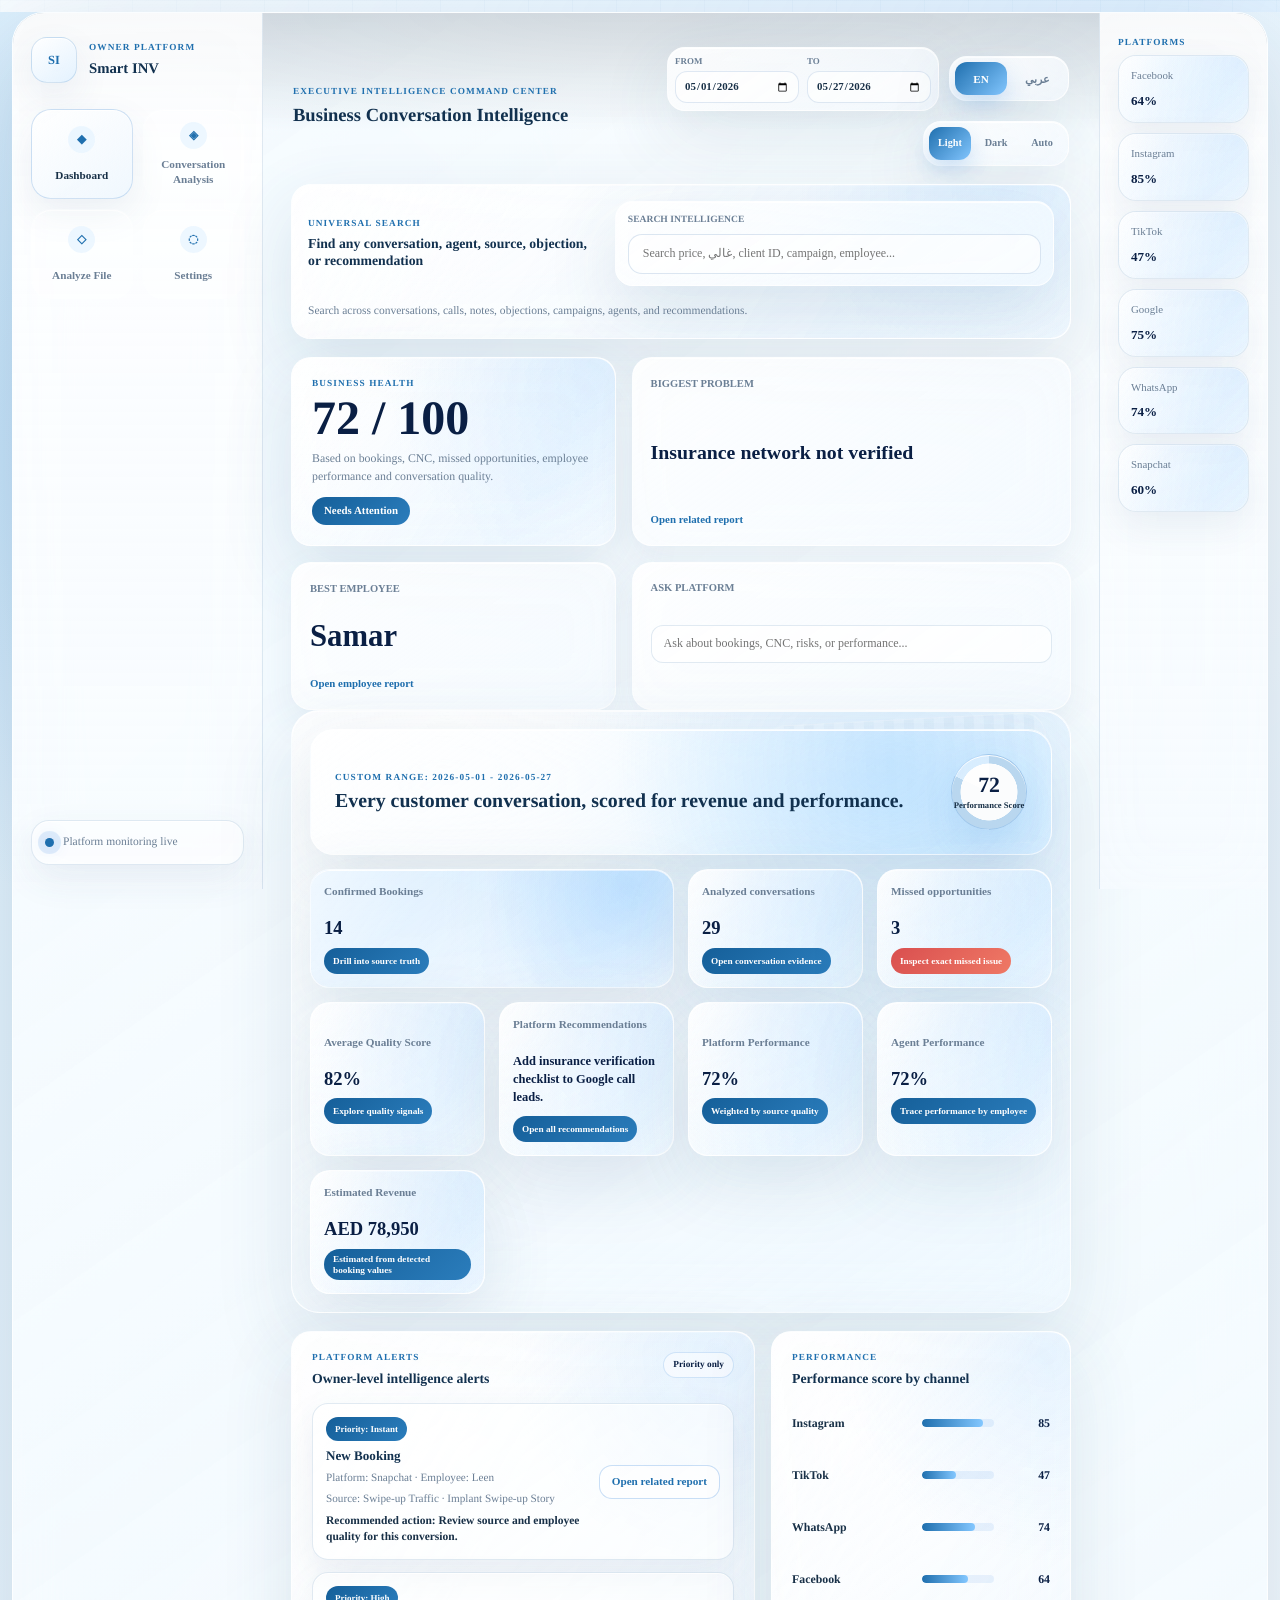
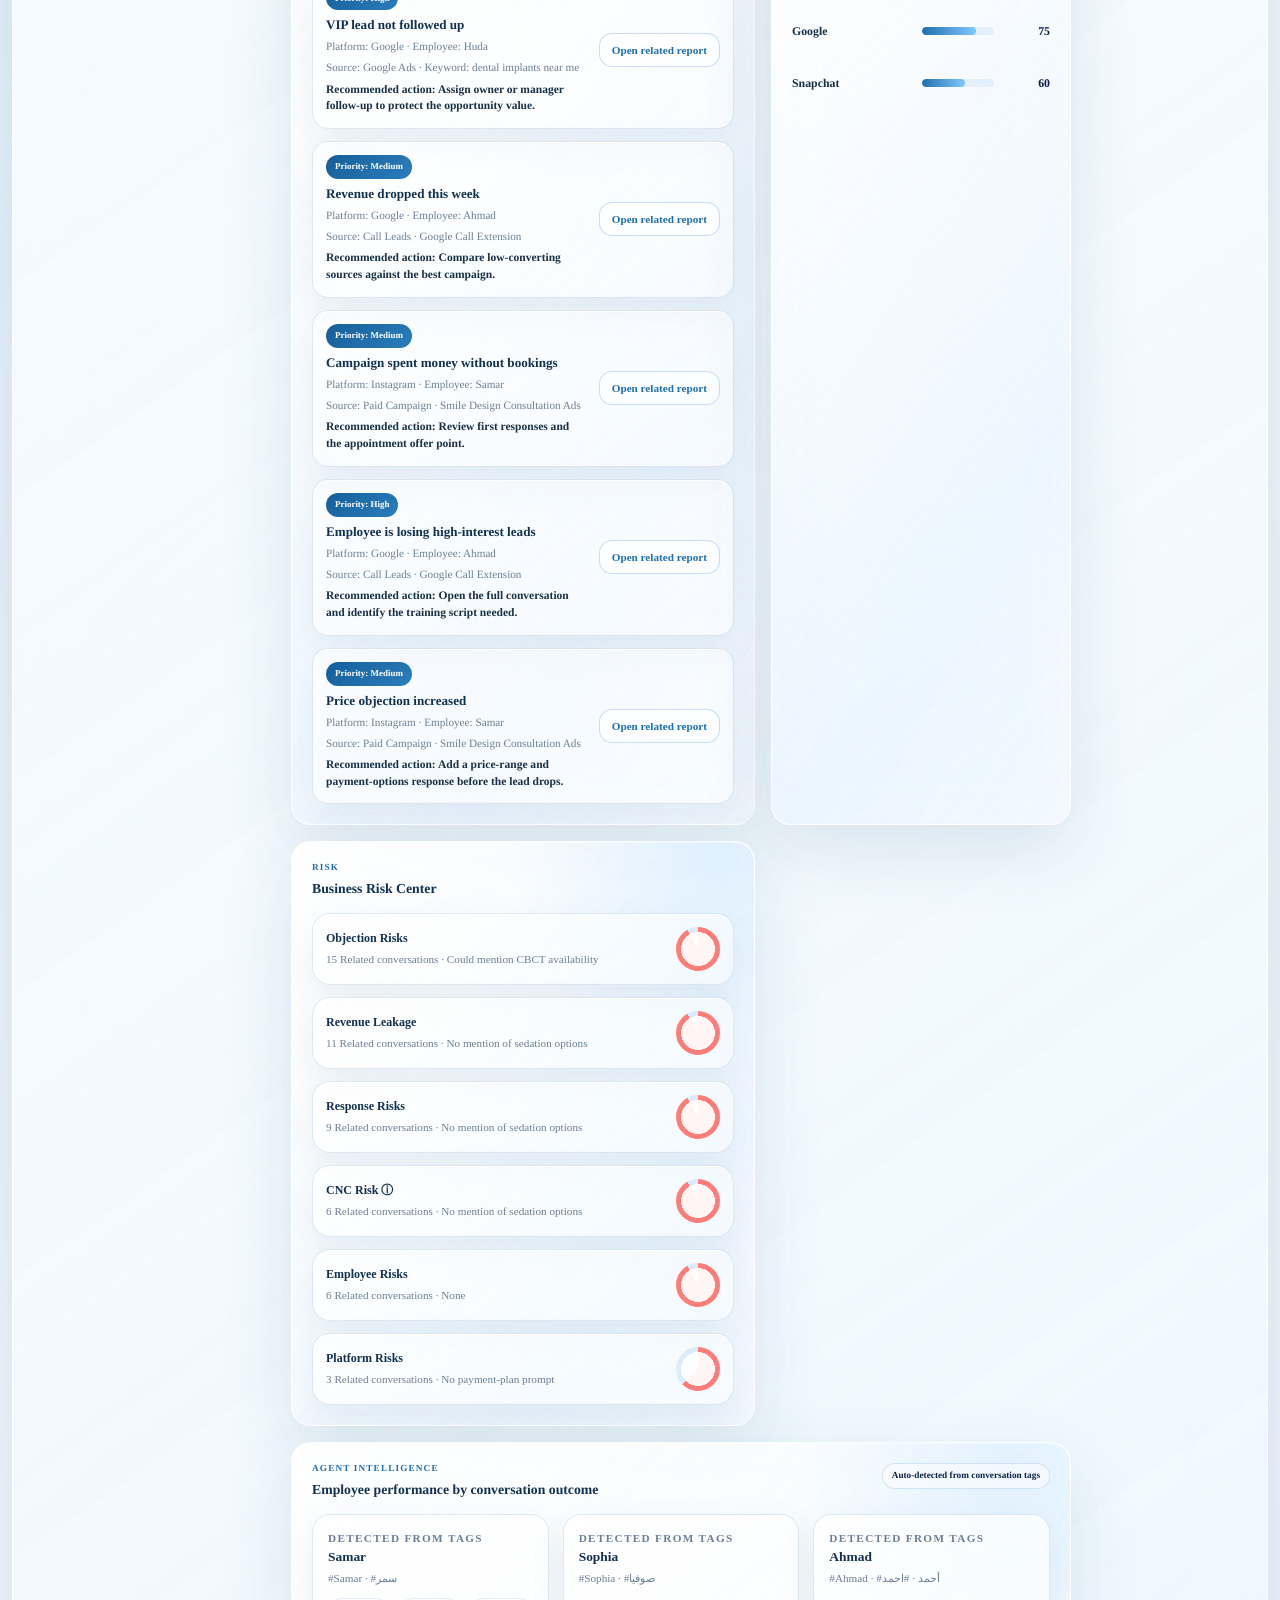
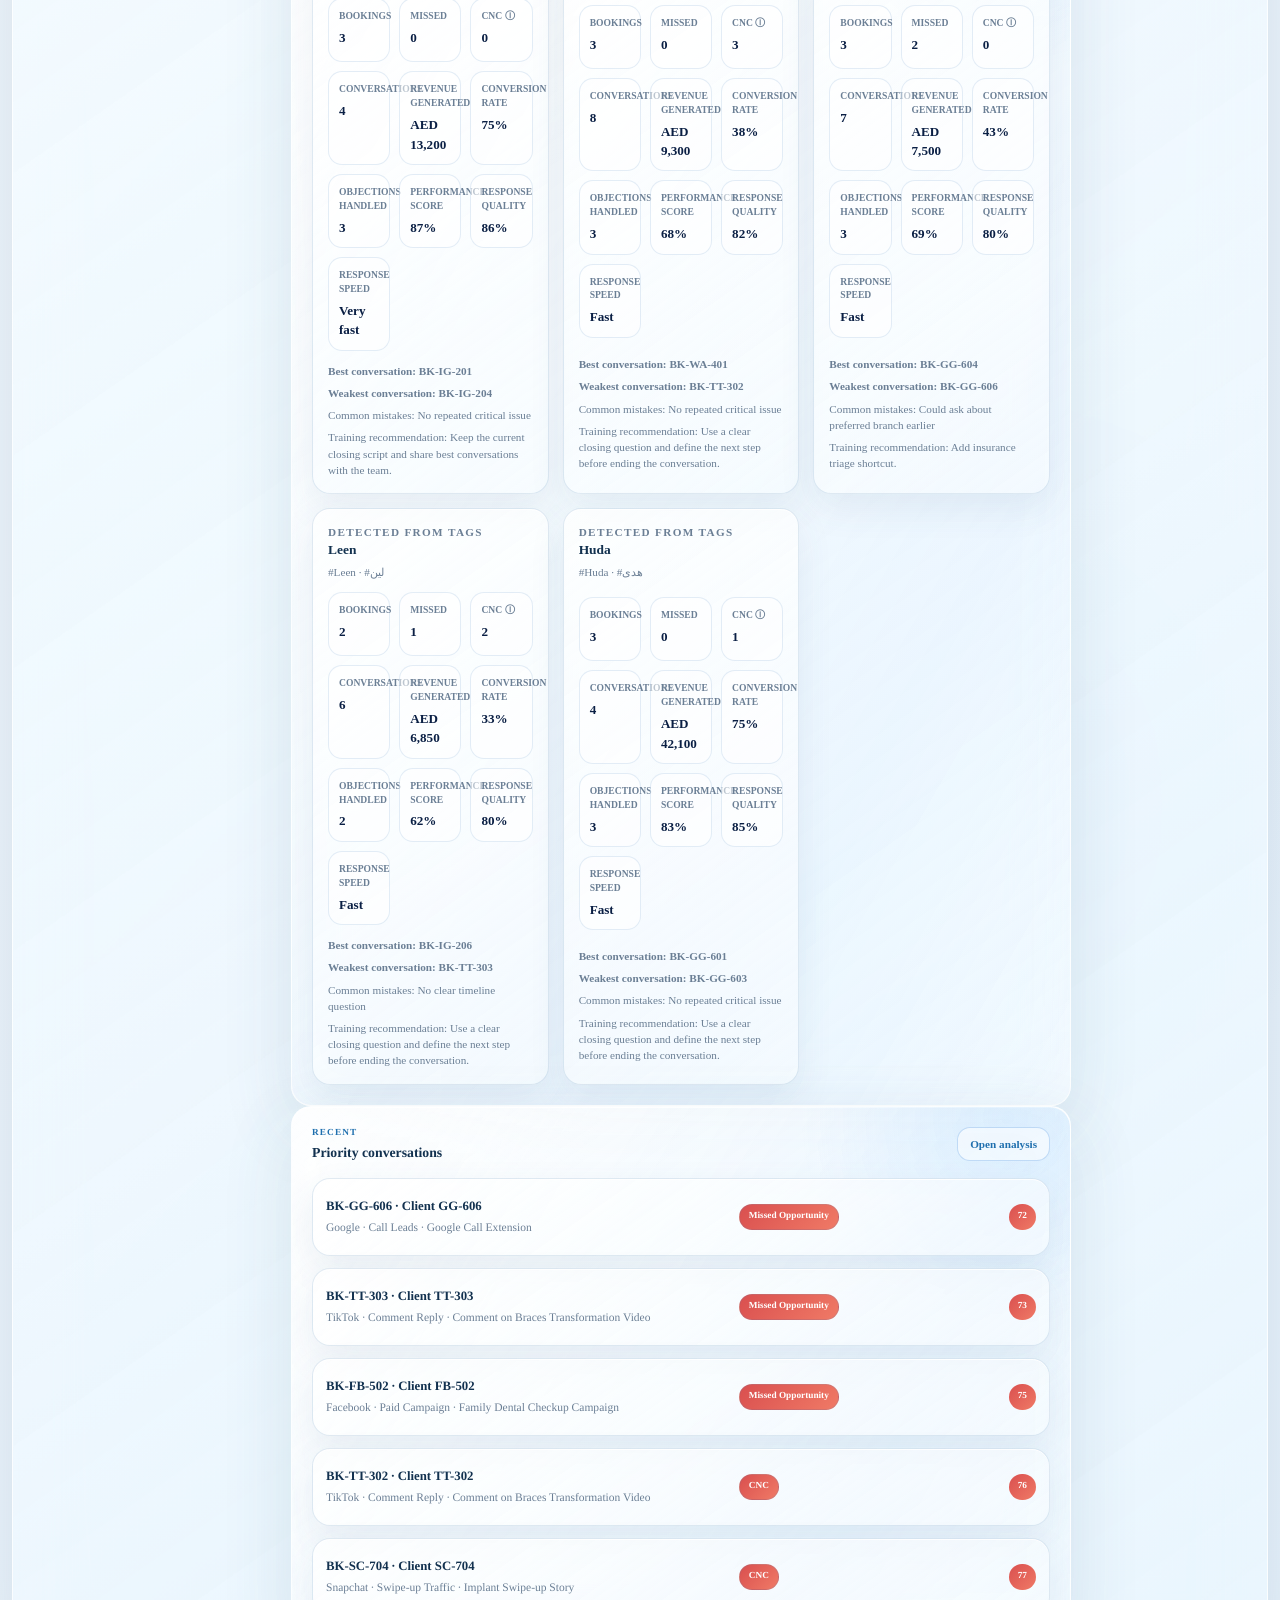
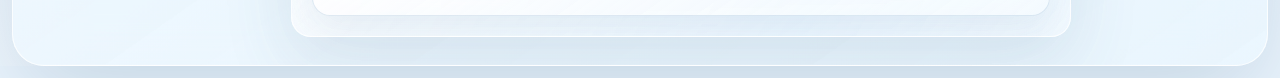
==== index.html @ cc450336 "first commit" ====
<!doctype html>
<html lang="en" dir="ltr">
  <head>
    <meta charset="utf-8" />
    <meta name="viewport" content="width=device-width, initial-scale=1" />
    <title>Owner Platform by Smart INV</title>
    <link rel="stylesheet" href="styles.css" />
  </head>
  <body>
    <div class="app-error-banner" id="app-error-banner" role="alert" hidden></div>

    <div class="app-shell">
      <aside class="sidebar" aria-label="Primary">
        <div class="brand-lockup">
          <div class="brand-mark" aria-hidden="true">SI</div>
          <div>
            <p class="eyebrow" data-i18n="brand.owner">Owner Platform</p>
            <h1>Smart INV</h1>
          </div>
        </div>

        <nav class="nav-list" aria-label="Sections">
          <button class="nav-item active" data-view="dashboard">
            <span class="nav-icon" aria-hidden="true">◆</span>
            <span data-i18n="nav.dashboard">Dashboard</span>
          </button>
          <button class="nav-item" data-view="analysis">
            <span class="nav-icon" aria-hidden="true">◈</span>
            <span data-i18n="nav.analysis">Conversation Analysis</span>
          </button>
          <button class="nav-item" data-view="analyze-file">
            <span class="nav-icon" aria-hidden="true">◇</span>
            <span data-i18n="nav.analyzeFile">Analyze File</span>
          </button>
          <button class="nav-item" data-view="settings">
            <span class="nav-icon" aria-hidden="true">◌</span>
            <span data-i18n="nav.settings">Settings</span>
          </button>
        </nav>

        <div class="sidebar-status">
          <span class="status-pulse" aria-hidden="true"></span>
          <span data-i18n="status.live">Platform monitoring live</span>
        </div>
      </aside>

      <main class="main-panel">
        <header class="topbar">
          <div>
            <p class="eyebrow" data-i18n="header.eyebrow">Executive Intelligence Command Center</p>
            <h2 id="page-title" data-i18n="header.dashboardTitle">Business Conversation Intelligence</h2>
          </div>

          <div class="topbar-controls">
            <div class="date-filter" aria-label="Date range">
              <label>
                <span data-i18n="filters.from">From</span>
                <input id="date-from" type="date" />
              </label>
              <label>
                <span data-i18n="filters.to">To</span>
                <input id="date-to" type="date" />
              </label>
            </div>

            <div class="topbar-actions" role="group" aria-label="Language">
              <button class="language-toggle active" data-lang="en" type="button">EN</button>
              <button class="language-toggle" data-lang="ar" type="button">عربي</button>
            </div>

            <div class="topbar-actions theme-switcher" role="group" aria-label="Theme">
              <button class="language-toggle active" data-theme="light" type="button" data-i18n="theme.light">Light</button>
              <button class="language-toggle" data-theme="dark" type="button" data-i18n="theme.dark">Dark</button>
              <button class="language-toggle" data-theme="auto" type="button" data-i18n="theme.auto">Auto</button>
            </div>
          </div>
        </header>

        <section class="global-search glass-panel" aria-label="Universal intelligence search">
          <div class="section-heading">
            <div>
              <p class="eyebrow" data-i18n="search.eyebrow">Universal Search</p>
              <h3 data-i18n="search.title">Find any conversation, agent, source, objection, or recommendation</h3>
            </div>
          </div>
          <label class="search-box">
            <span data-i18n="search.label">Search intelligence</span>
            <input id="global-search" type="search" autocomplete="off" data-i18n-placeholder="search.placeholder" placeholder="Search price, غالي, client ID, campaign, employee..." />
          </label>
          <div id="search-results" class="search-results" aria-live="polite"></div>
        </section>

        <section id="dashboard-view" class="view active" aria-labelledby="page-title">
          <section class="executive-home" aria-label="Executive home screen">
            <div class="executive-health glass-panel">
              <div>
                <p class="eyebrow" data-i18n="home.health">Business Health</p>
                <h3 id="home-health-score">—</h3>
                <p class="health-explanation" data-i18n="home.healthExplanation">Based on bookings, CNC, missed opportunities, employee performance and conversation quality.</p>
                <span id="home-health-status" class="health-status">—</span>
              </div>
            </div>

            <button class="executive-card executive-card-button executive-problem" data-problem-report type="button" aria-haspopup="dialog" aria-controls="booking-breakdown-modal">
              <span data-i18n="home.biggestProblem">Biggest Problem</span>
              <strong id="home-biggest-problem">—</strong>
              <small data-i18n="home.openProblem">Open related report</small>
            </button>

            <button class="executive-card executive-card-button" data-best-employee-report type="button" aria-haspopup="dialog" aria-controls="booking-breakdown-modal">
              <span data-i18n="home.bestEmployee">Best Employee</span>
              <strong id="home-best-employee">—</strong>
              <small data-i18n="home.openEmployee">Open employee report</small>
            </button>

            <div class="executive-card executive-ask">
              <span data-i18n="home.askPlatform">Ask Platform</span>
              <input id="ask-platform-input" type="text" data-i18n-placeholder="home.askPlaceholder" placeholder="Ask about bookings, CNC, risks, or performance..." />
              <small id="ask-platform-answer"></small>
            </div>

          </section>

          <div class="command-cockpit home-secondary">
            <div class="hero-strip">
              <div>
                <p class="eyebrow" id="dashboard-period-label">—</p>
                <h3 data-i18n="dashboard.heroTitle">Every customer conversation, scored for revenue and performance.</h3>
              </div>
              <div class="hero-score" aria-label="Overall performance score">
                <span id="overall-score">—</span>
                <small data-i18n="dashboard.overallScore">Performance Score</small>
              </div>
            </div>

            <section class="metric-grid" aria-label="Business metrics">
              <button
                class="metric-card metric-card-button metric-card-primary"
                data-booking-breakdown
                data-intelligence-metric="confirmedBookings"
                type="button"
                aria-haspopup="dialog"
                aria-controls="booking-breakdown-modal"
              >
                <span class="metric-label" data-i18n="metrics.confirmedBookings">Confirmed Bookings</span>
                <strong id="metric-confirmed-bookings">—</strong>
                <span class="metric-trend positive" data-i18n="metrics.confirmedTrend">Tap to view source breakdown</span>
              </button>
              <button class="metric-card metric-card-button" data-intelligence-metric="analyzedConversations" type="button" aria-haspopup="dialog" aria-controls="booking-breakdown-modal">
                <span class="metric-label" data-i18n="metrics.conversations">Analyzed conversations</span>
                <strong id="metric-conversations">—</strong>
                <span class="metric-trend positive" data-i18n="metrics.conversationsTrend">+18% vs last week</span>
              </button>
              <button class="metric-card metric-card-button" data-intelligence-metric="missedOpportunities" type="button" aria-haspopup="dialog" aria-controls="booking-breakdown-modal">
                <span class="metric-label" data-i18n="metrics.missed">Missed opportunities</span>
                <strong id="metric-missed">—</strong>
                <span class="metric-trend warning" data-i18n="metrics.missedTrend">AED 92k at risk</span>
              </button>
              <button class="metric-card metric-card-button" data-intelligence-metric="averageQuality" type="button" aria-haspopup="dialog" aria-controls="booking-breakdown-modal">
                <span class="metric-label" data-i18n="metrics.response">Avg response quality</span>
                <strong id="metric-quality">—</strong>
                <span class="metric-trend positive" data-i18n="metrics.responseTrend">High empathy signals</span>
              </button>
              <button class="metric-card metric-card-button metric-card-recommendation" data-intelligence-metric="aiRecommendations" type="button" aria-haspopup="dialog" aria-controls="booking-breakdown-modal">
                <span class="metric-label" data-i18n="metrics.aiRecommendations">Platform Recommendations</span>
                <strong id="metric-recommendations">—</strong>
                <span class="metric-trend positive" data-i18n="metrics.aiRecommendationsTrend">Open all recommendations</span>
              </button>
              <button class="metric-card metric-card-button" data-intelligence-metric="platformPerformance" type="button" aria-haspopup="dialog" aria-controls="booking-breakdown-modal">
                <span class="metric-label" data-i18n="metrics.platformPerformance">Platform Performance</span>
                <strong id="metric-platform-performance">—</strong>
                <span class="metric-trend positive" data-i18n="metrics.platformPerformanceTrend">Weighted by source quality</span>
              </button>
              <button class="metric-card metric-card-button" data-intelligence-metric="agentPerformance" type="button" aria-haspopup="dialog" aria-controls="booking-breakdown-modal">
                <span class="metric-label" data-i18n="metrics.agentPerformance">Agent Performance</span>
                <strong id="metric-agent-performance">—</strong>
                <span class="metric-trend positive" data-i18n="metrics.agentPerformanceTrend">Trace performance by employee</span>
              </button>
              <button class="metric-card metric-card-button" data-intelligence-metric="revenueInsights" type="button" aria-haspopup="dialog" aria-controls="booking-breakdown-modal" data-i18n-title="metrics.revenueTooltip">
                <span class="metric-label" data-i18n="metrics.revenueInsights">Estimated Revenue</span>
                <strong id="metric-revenue">—</strong>
                <span class="metric-trend positive" data-i18n="metrics.revenueTrend">Tracked to campaign source</span>
              </button>
            </section>
          </div>

          <div class="dashboard-grid home-secondary">
            <section class="glass-panel">
              <div class="section-heading">
                <div>
                  <p class="eyebrow" data-i18n="alerts.eyebrow">Platform Alerts</p>
                  <h3 data-i18n="alerts.title">Owner-level intelligence alerts</h3>
                </div>
                <span class="chip" data-i18n="alerts.priorityOnly">Priority only</span>
              </div>

              <div class="alert-list" id="intelligence-alerts"></div>
            </section>

            <section class="glass-panel">
              <div class="section-heading">
                <div>
                  <p class="eyebrow" data-i18n="dashboard.performance">Performance</p>
                  <h3 data-i18n="dashboard.scoreByChannel">Performance score by channel</h3>
                </div>
              </div>

              <div class="channel-bars" id="channel-bars"></div>
            </section>

            <section class="glass-panel">
              <div class="section-heading">
                <div>
                  <p class="eyebrow" data-i18n="dashboard.risk">Risk</p>
                  <h3 data-i18n="dashboard.opportunityTitle">Business Risk Center</h3>
                </div>
              </div>

              <div class="radar-stack" id="radar-stack"></div>
            </section>
          </div>

          <section class="glass-panel agent-panel home-secondary">
            <div class="section-heading">
              <div>
                <p class="eyebrow" data-i18n="agents.eyebrow">Agent Intelligence</p>
                <h3 data-i18n="agents.title">Employee performance by conversation outcome</h3>
              </div>
              <span class="chip" data-i18n="agents.autoDetected">Auto-detected from conversation tags</span>
            </div>
            <div id="agent-intelligence" class="agent-grid"></div>
          </section>

          <section class="glass-panel home-secondary">
            <div class="section-heading">
              <div>
                <p class="eyebrow" data-i18n="dashboard.recent">Recent</p>
                <h3 data-i18n="dashboard.priorityConversations">Priority conversations</h3>
              </div>
              <button class="text-button" data-jump-analysis type="button" data-i18n="dashboard.openAnalysis">
                Open analysis
              </button>
            </div>
            <div class="conversation-list" id="priority-list"></div>
          </section>
        </section>

        <section id="analysis-view" class="view" aria-labelledby="analysis-title">
          <div class="analysis-layout">
            <section class="glass-panel conversation-browser">
              <div class="section-heading">
                <div>
                  <p class="eyebrow" data-i18n="analysis.queue">Queue</p>
                  <h3 id="analysis-title" data-i18n="analysis.title">Conversation Analysis</h3>
                </div>
                <span class="chip" id="conversation-count">—</span>
              </div>

              <div class="conversation-tabs" id="conversation-tabs" role="tablist"></div>
            </section>

            <section class="glass-panel insight-panel" id="conversation-detail">
              <div class="empty-state" data-i18n="analysis.loading">Loading intelligence...</div>
            </section>
          </div>
        </section>

        <section id="analyze-file-view" class="view" aria-labelledby="page-title">
          <section class="glass-panel file-analysis-panel">
            <div class="section-heading">
              <div>
                <p class="eyebrow" data-i18n="nav.analyzeFile">Analyze File</p>
                <h3 data-i18n="file.title">Test analytics before platform integrations</h3>
                <p data-i18n="file.description">Uploaded test files remain separate from live platform data.</p>
              </div>
            </div>
            <label class="file-upload">
              <span data-i18n="file.choose">Choose test file</span>
              <input id="analysis-file-input" type="file" accept=".txt,.pdf,.docx,.csv,.eml,.mbox,.zip" />
              <small data-i18n="file.supported">TXT, PDF, DOCX, CSV, email exports, and WhatsApp exports</small>
            </label>
            <div id="file-analysis-results" class="report-grid">
              <div class="empty-state" data-i18n="file.empty">Choose a file to generate a test analysis.</div>
            </div>
          </section>
        </section>

        <section id="settings-view" class="view" aria-labelledby="page-title">
          <div id="settings-panel" class="settings-layout"></div>
        </section>
      </main>

      <aside class="platform-sidebar" aria-label="Platform intelligence">
        <p class="eyebrow" data-i18n="platforms.title">Platforms</p>
        <div id="platform-nav" class="platform-nav"></div>
      </aside>
    </div>

    <div class="modal-backdrop" id="booking-breakdown-modal" role="dialog" aria-modal="true" aria-labelledby="booking-breakdown-title" hidden>
      <section class="breakdown-modal">
        <div class="modal-heading">
          <div>
            <p class="eyebrow" data-i18n="bookings.attribution">Source Attribution</p>
            <h3 id="booking-breakdown-title" data-i18n="bookings.title">Confirmed Bookings</h3>
          </div>
          <button class="icon-button" data-close-booking-modal type="button" aria-label="Close">×</button>
        </div>

        <div class="booking-total">
          <span data-i18n="bookings.confirmedTotal">Confirmed bookings</span>
          <strong id="booking-modal-total">—</strong>
        </div>

        <div class="journey-toolbar" id="booking-journey-toolbar"></div>

        <div class="booking-breakdown-list" id="booking-breakdown-list"></div>
      </section>
    </div>

    <div class="modal-backdrop" id="file-analysis-modal" role="dialog" aria-modal="true" aria-labelledby="file-analysis-modal-title" hidden>
      <section class="breakdown-modal">
        <div class="modal-heading">
          <div>
            <p class="eyebrow" data-i18n="nav.analyzeFile">Analyze File</p>
            <h3 id="file-analysis-modal-title" data-i18n="file.evidence">Analysis Evidence</h3>
          </div>
          <button class="icon-button" data-close-file-modal type="button" aria-label="Close">×</button>
        </div>
        <div id="file-analysis-modal-content" class="booking-breakdown-list"></div>
      </section>
    </div>

    <script src="app.bundle.js"></script>
  </body>
</html>
---- styles.css ----
:root {
  --ink: #183047;
  --muted: #6b7f95;
  --subtle: #9aaec0;
  --page: #edf7ff;
  --page-2: #fbfdff;
  --glass: rgba(255, 255, 255, 0.62);
  --glass-strong: rgba(255, 255, 255, 0.82);
  --line: rgba(90, 139, 184, 0.18);
  --line-strong: rgba(60, 112, 165, 0.28);
  --blue: #1f6fae;
  --blue-2: #83c7ff;
  --blue-soft: rgba(67, 151, 226, 0.12);
  --navy: #12314f;
  --number: #092843;
  --number-on-blue: #ffffff;
  --danger: #ff7c78;
  --success: #2f9d83;
  --shadow: 0 24px 70px rgba(52, 92, 130, 0.14);
  --shadow-soft: 0 14px 36px rgba(52, 92, 130, 0.09);
  --shadow-inner: inset 0 1px 0 rgba(255, 255, 255, 0.92);
  --radius: 20px;
  --font-en: Montserrat;
  --font-ar: "Helvetica Neue LT Arabic";
}

:root[data-color-theme="dark"] {
  --ink: #eef7ff;
  --muted: #b8c8d8;
  --subtle: #8fa5ba;
  --page: #07111d;
  --page-2: #0d1b2b;
  --glass: rgba(16, 31, 48, 0.68);
  --glass-strong: rgba(20, 39, 60, 0.86);
  --line: rgba(138, 190, 236, 0.2);
  --line-strong: rgba(138, 190, 236, 0.34);
  --blue: #73bfff;
  --blue-2: #2d83d4;
  --blue-soft: rgba(115, 191, 255, 0.15);
  --navy: #f4f9ff;
  --number: #ffffff;
  --number-on-blue: #ffffff;
  --shadow: 0 24px 70px rgba(0, 0, 0, 0.24);
  --shadow-soft: 0 14px 36px rgba(0, 0, 0, 0.18);
  --shadow-inner: inset 0 1px 0 rgba(255, 255, 255, 0.12);
}

@media (prefers-color-scheme: dark) {
  :root[data-color-theme="auto"] {
    --ink: #eef7ff;
    --muted: #b8c8d8;
    --subtle: #8fa5ba;
    --page: #07111d;
    --page-2: #0d1b2b;
    --glass: rgba(16, 31, 48, 0.68);
    --glass-strong: rgba(20, 39, 60, 0.86);
    --line: rgba(138, 190, 236, 0.2);
    --line-strong: rgba(138, 190, 236, 0.34);
    --blue: #73bfff;
    --blue-2: #2d83d4;
    --blue-soft: rgba(115, 191, 255, 0.15);
    --navy: #f4f9ff;
    --number: #ffffff;
    --number-on-blue: #ffffff;
    --shadow: 0 24px 70px rgba(0, 0, 0, 0.24);
    --shadow-soft: 0 14px 36px rgba(0, 0, 0, 0.18);
    --shadow-inner: inset 0 1px 0 rgba(255, 255, 255, 0.12);
  }
}

:root[data-color-theme="dark"] .sidebar,
:root[data-color-theme="dark"] .platform-sidebar,
:root[data-color-theme="dark"] .date-filter,
:root[data-color-theme="dark"] .topbar-actions,
:root[data-color-theme="dark"] .search-box,
:root[data-color-theme="dark"] .glass-panel,
:root[data-color-theme="dark"] .hero-strip,
:root[data-color-theme="dark"] .metric-card,
:root[data-color-theme="dark"] .executive-card,
:root[data-color-theme="dark"] .breakdown-modal,
:root[data-color-theme="dark"] .alert-card,
:root[data-color-theme="dark"] .team-card,
:root[data-color-theme="dark"] .connection-card,
:root[data-color-theme="dark"] .settings-field,
:root[data-color-theme="dark"] .toggle-row,
:root[data-color-theme="dark"] .privacy-statement,
:root[data-color-theme="dark"] .settings-note,
:root[data-color-theme="dark"] .radar-item,
:root[data-color-theme="dark"] .conversation-row,
:root[data-color-theme="dark"] .conversation-tab,
:root[data-color-theme="dark"] .signal-tile,
:root[data-color-theme="dark"] .transcript-line,
:root[data-color-theme="dark"] .agent-card,
:root[data-color-theme="dark"] .booking-channel,
:root[data-color-theme="dark"] .booking-card,
:root[data-color-theme="dark"] .report-header,
:root[data-color-theme="dark"] .report-field,
:root[data-color-theme="dark"] .source-row,
:root[data-color-theme="dark"] .search-stat,
:root[data-color-theme="dark"] .search-result,
:root[data-color-theme="dark"] .agent-kpi,
:root[data-color-theme="dark"] .platform-nav-item {
  background:
    linear-gradient(145deg, rgba(20, 39, 60, 0.86), rgba(11, 24, 39, 0.7)),
    rgba(12, 25, 40, 0.72);
  border-color: rgba(138, 190, 236, 0.18);
}

:root[data-color-theme="dark"] input,
:root[data-color-theme="dark"] select {
  color: var(--ink);
  background: rgba(9, 21, 35, 0.72);
  border-color: rgba(138, 190, 236, 0.2);
}

:root[data-color-theme="dark"] .command-cockpit {
  background:
    radial-gradient(circle at 79% 14%, rgba(45, 131, 212, 0.18), transparent 22rem),
    linear-gradient(145deg, rgba(17, 34, 53, 0.86), rgba(8, 20, 34, 0.74));
}

:root[data-color-theme="dark"] .hero-score {
  background:
    radial-gradient(circle, rgba(10, 22, 36, 0.98) 0 54%, rgba(17, 43, 66, 0.92) 55%),
    conic-gradient(#73bfff 82%, rgba(115, 191, 255, 0.16) 0);
}

:root[data-color-theme="dark"] .brand-mark,
:root[data-color-theme="dark"] .nav-item.active,
:root[data-color-theme="dark"] .nav-item:hover {
  background: rgba(16, 34, 54, 0.82);
}

* {
  box-sizing: border-box;
}

html {
  background: var(--page);
}

.app-error-banner {
  position: fixed;
  top: 16px;
  left: 50%;
  transform: translateX(-50%);
  z-index: 1200;
  max-width: min(720px, calc(100vw - 32px));
  padding: 12px 18px;
  border-radius: 14px;
  background: rgba(255, 124, 120, 0.14);
  border: 1px solid rgba(255, 124, 120, 0.45);
  color: var(--ink);
  box-shadow: var(--shadow-soft);
  font-size: 0.95rem;
  text-align: center;
}

body {
  min-height: 100vh;
  margin: 0;
  color: var(--ink);
  background:
    radial-gradient(circle at 16% 9%, rgba(95, 171, 236, 0.32), transparent 30rem),
    radial-gradient(circle at 78% 8%, rgba(255, 255, 255, 0.88), transparent 32rem),
    radial-gradient(circle at 72% 82%, rgba(67, 143, 222, 0.11), transparent 26rem),
    linear-gradient(135deg, #dceffc 0%, #f6fbff 48%, #edf7ff 100%);
  font-family: var(--font-en);
  font-size: 12px;
  font-weight: 500;
  line-height: 1.45;
  letter-spacing: 0;
  overflow-x: hidden;
  -webkit-font-smoothing: antialiased;
  text-rendering: geometricPrecision;
}

:root[data-color-theme="dark"] body {
  background:
    radial-gradient(circle at 16% 9%, rgba(40, 124, 198, 0.28), transparent 30rem),
    radial-gradient(circle at 78% 8%, rgba(75, 139, 196, 0.12), transparent 32rem),
    linear-gradient(135deg, #07111d 0%, #0d1b2b 52%, #081522 100%);
}

body::before {
  position: fixed;
  inset: 0;
  z-index: -2;
  pointer-events: none;
  content: "";
  background:
    linear-gradient(rgba(91, 143, 196, 0.06) 1px, transparent 1px),
    linear-gradient(90deg, rgba(91, 143, 196, 0.05) 1px, transparent 1px);
  background-size: 44px 44px;
  opacity: 0.72;
  mask-image: linear-gradient(to bottom, black 0%, transparent 88%);
}

body::after {
  position: fixed;
  inset: 0;
  z-index: -1;
  pointer-events: none;
  content: "";
  background:
    linear-gradient(120deg, rgba(255, 255, 255, 0.58), transparent 26%, rgba(118, 190, 255, 0.12) 64%, transparent),
    radial-gradient(ellipse at center, rgba(255, 255, 255, 0.5), transparent 58%);
}

button,
input,
select {
  font: inherit;
}

button {
  cursor: pointer;
}

h1,
h2,
h3,
h4,
h5,
p {
  margin-top: 0;
}

.app-shell {
  position: relative;
  isolation: isolate;
  display: grid;
  grid-template-columns: 250px minmax(0, 1fr) 168px;
  min-height: calc(100vh - 24px);
  margin: 12px;
  overflow: clip;
  border: 1px solid rgba(255, 255, 255, 0.74);
  border-radius: 32px;
  background:
    linear-gradient(145deg, rgba(255, 255, 255, 0.66), rgba(226, 241, 252, 0.34)),
    rgba(239, 248, 255, 0.72);
  box-shadow:
    inset 0 1px 0 rgba(255, 255, 255, 0.95),
    0 34px 100px rgba(46, 84, 120, 0.2);
  backdrop-filter: blur(30px) saturate(140%);
}

:root[data-color-theme="dark"] .app-shell {
  background:
    linear-gradient(145deg, rgba(18, 34, 52, 0.76), rgba(8, 19, 32, 0.72)),
    rgba(8, 18, 30, 0.78);
  border-color: rgba(148, 198, 238, 0.12);
}

@media (prefers-color-scheme: dark) {
  :root[data-color-theme="auto"] body {
    background:
      radial-gradient(circle at 16% 9%, rgba(40, 124, 198, 0.28), transparent 30rem),
      radial-gradient(circle at 78% 8%, rgba(75, 139, 196, 0.12), transparent 32rem),
      linear-gradient(135deg, #07111d 0%, #0d1b2b 52%, #081522 100%);
  }

  :root[data-color-theme="auto"] .app-shell {
    background:
      linear-gradient(145deg, rgba(18, 34, 52, 0.76), rgba(8, 19, 32, 0.72)),
      rgba(8, 18, 30, 0.78);
    border-color: rgba(148, 198, 238, 0.12);
  }
}

.app-shell::before {
  position: absolute;
  inset: 0 0 auto;
  z-index: -1;
  height: 118px;
  pointer-events: none;
  content: "";
  background:
    linear-gradient(180deg, rgba(18, 50, 80, 0.18), rgba(255, 255, 255, 0)),
    radial-gradient(ellipse at 50% 0%, rgba(255, 255, 255, 0.72), transparent 72%);
}

.sidebar,
.platform-sidebar {
  position: sticky;
  top: 0;
  height: calc(100vh - 24px);
  padding: 24px 18px;
  background:
    linear-gradient(180deg, rgba(255, 255, 255, 0.74), rgba(242, 249, 255, 0.48)),
    rgba(255, 255, 255, 0.46);
  backdrop-filter: blur(30px) saturate(150%);
}

.sidebar {
  grid-column: 1;
  display: flex;
  flex-direction: column;
  gap: 26px;
  border-right: 1px solid var(--line);
}

.platform-sidebar {
  grid-column: 3;
  border-left: 1px solid var(--line);
}

.main-panel {
  grid-column: 2;
  min-width: 0;
  padding: 28px;
}

.brand-lockup {
  display: flex;
  align-items: center;
  gap: 12px;
}

.brand-mark {
  display: grid;
  flex: 0 0 46px;
  width: 46px;
  height: 46px;
  place-items: center;
  border: 1px solid rgba(69, 133, 193, 0.22);
  border-radius: 16px;
  color: var(--blue);
  background:
    linear-gradient(145deg, rgba(255, 255, 255, 0.96), rgba(217, 237, 254, 0.72)),
    rgba(255, 255, 255, 0.76);
  box-shadow: var(--shadow-inner), var(--shadow-soft);
  font-size: 0.78rem;
  font-weight: 800;
}

.eyebrow {
  margin: 0 0 5px;
  color: var(--blue);
  font-size: 0.58rem;
  font-weight: 800;
  text-transform: uppercase;
  letter-spacing: 0.12em;
}

h1 {
  margin-bottom: 0;
  color: var(--navy);
  font-size: 0.92rem;
  line-height: 1.15;
}

.nav-list {
  display: grid;
  grid-template-columns: repeat(2, minmax(0, 1fr));
  gap: 10px;
}

.nav-item,
.language-toggle,
.text-button {
  border: 0;
  color: var(--muted);
  cursor: pointer;
}

.nav-item {
  display: grid;
  align-items: center;
  justify-items: center;
  gap: 8px;
  width: 100%;
  min-height: 90px;
  padding: 12px 9px;
  border: 1px solid transparent;
  border-radius: 20px;
  background: rgba(255, 255, 255, 0.32);
  box-shadow: inset 0 1px 0 rgba(255, 255, 255, 0.64);
  font-size: 0.7rem;
  font-weight: 700;
  line-height: 1.28;
  text-align: center;
}

.nav-item:hover,
.nav-item.active {
  color: var(--ink);
  border-color: rgba(70, 134, 205, 0.24);
  background:
    linear-gradient(145deg, rgba(255, 255, 255, 0.82), rgba(229, 242, 253, 0.58)),
    rgba(255, 255, 255, 0.68);
  box-shadow: var(--shadow-inner), var(--shadow-soft);
}

.nav-icon {
  display: grid;
  width: 27px;
  height: 27px;
  place-items: center;
  border-radius: 999px;
  color: var(--blue);
  background: rgba(231, 244, 255, 0.76);
  font-size: 0.72rem;
}

.sidebar-status {
  display: flex;
  align-items: center;
  gap: 9px;
  margin-top: auto;
  padding: 13px;
  border: 1px solid var(--line);
  border-radius: 18px;
  color: var(--muted);
  background: rgba(255, 255, 255, 0.58);
  font-size: 0.72rem;
  box-shadow: var(--shadow-inner), var(--shadow-soft);
}

.status-pulse {
  width: 9px;
  height: 9px;
  border-radius: 999px;
  background: var(--blue);
  box-shadow: 0 0 0 7px rgba(36, 121, 216, 0.12), 0 0 18px rgba(36, 121, 216, 0.3);
}

.topbar {
  display: flex;
  align-items: center;
  justify-content: space-between;
  gap: 16px;
  min-height: 72px;
  margin-bottom: 18px;
  padding: 6px 2px 0;
  flex-wrap: wrap;
}

.topbar h2 {
  max-width: 840px;
  margin-bottom: 0;
  color: var(--navy);
  font-size: clamp(1rem, 1.45vw, 1.34rem);
  line-height: 1.16;
}

.topbar-controls {
  display: flex;
  flex: 1 1 460px;
  align-items: center;
  gap: 10px;
  flex-wrap: wrap;
  justify-content: flex-end;
}

.date-filter,
.topbar-actions,
.search-box,
.glass-panel,
.hero-strip,
.metric-card,
.breakdown-modal {
  border: 1px solid rgba(255, 255, 255, 0.72);
  background:
    linear-gradient(145deg, rgba(255, 255, 255, 0.78), rgba(238, 247, 255, 0.48)),
    rgba(255, 255, 255, 0.42);
  box-shadow: var(--shadow-inner), var(--shadow);
  backdrop-filter: blur(26px) saturate(150%);
}

.date-filter {
  display: flex;
  align-items: center;
  gap: 8px;
  padding: 7px;
  border-radius: 18px;
}

.date-filter label {
  display: grid;
  gap: 3px;
  color: var(--muted);
  font-size: 0.56rem;
  font-weight: 800;
  text-transform: uppercase;
}

.date-filter input {
  width: 124px;
  height: 32px;
  padding: 0 8px;
  border: 1px solid rgba(65, 120, 179, 0.16);
  border-radius: 12px;
  color: var(--ink);
  background: rgba(255, 255, 255, 0.7);
  font-size: 0.68rem;
}

.topbar-actions {
  display: flex;
  flex: 0 0 auto;
  gap: 4px;
  padding: 5px;
  border-radius: 18px;
}

.language-toggle {
  min-width: 52px;
  height: 33px;
  border-radius: 12px;
  background: transparent;
  font-size: 0.7rem;
  font-weight: 800;
}

.theme-switcher .language-toggle {
  min-width: 42px;
  padding: 0 7px;
  font-size: 0.64rem;
}

.language-toggle.active {
  color: #fff;
  background: linear-gradient(135deg, var(--blue), var(--blue-2));
  box-shadow: 0 10px 24px rgba(36, 121, 216, 0.22);
}

.view {
  display: none;
}

.view.active {
  display: block;
}

.executive-home {
  display: grid;
  grid-template-columns: minmax(280px, 1.15fr) repeat(2, minmax(190px, 0.75fr));
  gap: 16px;
  align-items: stretch;
}

.executive-health,
.executive-card {
  min-height: 148px;
}

.executive-health {
  display: flex;
  align-items: center;
  padding: 24px;
}

.executive-health h3 {
  margin: 0 0 8px;
  color: var(--number);
  font-size: clamp(1.8rem, 4vw, 3rem);
  line-height: 0.95;
}

.health-explanation {
  max-width: 520px;
  margin: 0 0 12px;
  color: var(--muted);
  font-size: 0.74rem;
  line-height: 1.5;
}

.health-status {
  display: inline-flex;
  min-height: 28px;
  align-items: center;
  padding: 6px 12px;
  border-radius: 999px;
  color: #ffffff;
  background: linear-gradient(135deg, #155f99, #2b7dbc);
  font-size: 0.68rem;
  font-weight: 800;
}

.executive-card {
  position: relative;
  overflow: hidden;
  display: grid;
  align-content: space-between;
  gap: 12px;
  padding: 18px;
  border: 1px solid rgba(255, 255, 255, 0.72);
  border-radius: var(--radius);
  color: var(--ink);
  background:
    linear-gradient(145deg, rgba(255, 255, 255, 0.78), rgba(238, 247, 255, 0.48)),
    rgba(255, 255, 255, 0.46);
  box-shadow: var(--shadow-inner), var(--shadow-soft);
  text-align: start;
  backdrop-filter: blur(24px) saturate(145%);
}

.executive-card-button:hover,
.executive-card-button:focus-visible {
  border-color: rgba(36, 121, 216, 0.3);
  outline: 0;
  transform: translateY(-2px);
}

.executive-card span {
  color: var(--muted);
  font-size: 0.66rem;
  font-weight: 800;
  text-transform: uppercase;
}

.executive-card strong {
  color: var(--number);
  font-size: clamp(1.25rem, 2.4vw, 2rem);
  line-height: 1.05;
}

.executive-problem {
  grid-column: span 2;
}

.executive-problem strong {
  font-size: clamp(0.98rem, 1.55vw, 1.34rem);
  line-height: 1.32;
}

.executive-ask {
  grid-column: span 2;
}

.executive-ask input,
.file-upload input {
  width: 100%;
  min-height: 38px;
  border: 1px solid var(--line);
  border-radius: 12px;
  color: var(--ink);
  background: rgba(255, 255, 255, 0.72);
  font: inherit;
}

.executive-ask input {
  padding: 0 12px;
}

.file-analysis-panel {
  display: grid;
  gap: 18px;
}

.file-upload {
  display: grid;
  gap: 8px;
  padding: 16px;
  border: 1px solid var(--line);
  border-radius: 16px;
  background: rgba(255, 255, 255, 0.48);
}

.file-upload span,
.info-label {
  font-weight: 800;
}

.file-upload small {
  color: var(--muted);
}

.metric-period {
  display: block;
  margin-top: 5px;
  color: var(--blue);
  font-size: 0.58rem;
  font-weight: 800;
}

.file-analysis-card {
  width: 100%;
  color: inherit;
  text-align: start;
  cursor: pointer;
}

.file-analysis-card:hover,
.file-analysis-card:focus-visible {
  border-color: rgba(36, 121, 216, 0.34);
  outline: 0;
  transform: translateY(-1px);
}

.file-evidence {
  white-space: pre-wrap;
}

.file-evidence-search {
  margin-bottom: 14px;
}

.agent-card-button {
  width: 100%;
  color: inherit;
  text-align: start;
  cursor: pointer;
}

.agent-card-button:hover,
.agent-card-button:focus-visible {
  border-color: rgba(36, 121, 216, 0.34);
  outline: 0;
  transform: translateY(-1px);
}

.executive-card small {
  color: var(--blue);
  font-size: 0.68rem;
  font-weight: 800;
  line-height: 1.4;
}

.glass-panel {
  position: relative;
  overflow: hidden;
  padding: 20px;
  border-radius: var(--radius);
}

.glass-panel::before,
.metric-card::before,
.booking-channel::before,
.booking-card::before,
.platform-nav-item::before,
.breakdown-modal::before,
.report-header::before {
  position: absolute;
  inset: 0;
  pointer-events: none;
  content: "";
  border-radius: inherit;
  background:
    linear-gradient(120deg, rgba(255, 255, 255, 0.76), transparent 30%, rgba(120, 191, 255, 0.09) 74%, transparent),
    radial-gradient(circle at 92% 2%, rgba(109, 184, 255, 0.18), transparent 13rem);
  opacity: 0.78;
}

.glass-panel > *,
.metric-card > *,
.booking-channel > *,
.booking-card > *,
.platform-nav-item > *,
.breakdown-modal > *,
.report-header > * {
  position: relative;
  z-index: 1;
}

.global-search {
  display: grid;
  grid-template-columns: minmax(240px, 0.8fr) minmax(340px, 1.2fr);
  align-items: center;
  gap: 14px;
  margin-bottom: 18px;
  padding: 16px;
}

.global-search .section-heading {
  margin-bottom: 0;
}

.search-box {
  display: grid;
  gap: 7px;
  padding: 11px 12px;
  border-radius: 18px;
}

.search-box span {
  color: var(--muted);
  font-size: 0.6rem;
  font-weight: 800;
  text-transform: uppercase;
}

.search-box input {
  width: 100%;
  min-height: 40px;
  padding: 0 14px;
  border: 1px solid rgba(62, 117, 178, 0.18);
  border-radius: 14px;
  color: var(--ink);
  background: rgba(255, 255, 255, 0.68);
  outline: 0;
}

.search-box input:focus {
  border-color: rgba(36, 121, 216, 0.42);
  box-shadow: 0 0 0 4px rgba(36, 121, 216, 0.1);
}

.search-results {
  grid-column: 1 / -1;
  display: grid;
  gap: 10px;
  margin-top: 0;
}

.global-search .empty-state {
  justify-items: start;
  min-height: 22px;
  color: var(--muted);
  font-size: 0.72rem;
}

.search-summary {
  display: grid;
  grid-template-columns: repeat(4, minmax(0, 1fr));
  gap: 10px;
}

.search-stat,
.search-result {
  border: 1px solid var(--line);
  border-radius: 16px;
  background: rgba(255, 255, 255, 0.54);
  box-shadow: var(--shadow-inner), var(--shadow-soft);
}

.search-stat {
  min-height: 72px;
  padding: 12px;
}

.search-stat span,
.search-result span,
.agent-kpi span,
.booking-meta-grid span,
.report-field span {
  display: block;
  margin-bottom: 5px;
  color: var(--muted);
  font-size: 0.6rem;
  font-weight: 800;
  text-transform: uppercase;
}

.search-stat strong {
  color: var(--number);
  font-size: 0.98rem;
  font-weight: 800;
}

.search-result {
  display: grid;
  grid-template-columns: minmax(0, 1fr) auto;
  gap: 12px;
  align-items: center;
  padding: 12px;
}

.search-result h4 {
  margin: 0 0 5px;
  color: var(--navy);
  font-size: 0.82rem;
}

.search-result p {
  margin: 0;
  color: var(--muted);
  font-size: 0.72rem;
}

.command-cockpit {
  position: relative;
  overflow: hidden;
  margin-bottom: 18px;
  padding: 18px;
  border: 1px solid rgba(255, 255, 255, 0.7);
  border-radius: 28px;
  background:
    radial-gradient(circle at 79% 14%, rgba(121, 195, 255, 0.22), transparent 22rem),
    radial-gradient(circle at 20% 0%, rgba(255, 255, 255, 0.82), transparent 18rem),
    linear-gradient(145deg, rgba(255, 255, 255, 0.68), rgba(230, 244, 255, 0.38));
  box-shadow:
    var(--shadow-inner),
    0 30px 78px rgba(50, 91, 130, 0.13);
  backdrop-filter: blur(30px) saturate(150%);
}

.command-cockpit::before {
  position: absolute;
  inset: 18px 22px auto auto;
  width: min(300px, 36%);
  height: 128px;
  pointer-events: none;
  content: "";
  border: 1px solid rgba(255, 255, 255, 0.56);
  border-radius: 22px;
  background:
    linear-gradient(145deg, rgba(255, 255, 255, 0.42), rgba(197, 225, 249, 0.18)),
    repeating-linear-gradient(90deg, rgba(32, 111, 174, 0.1) 0 10px, transparent 10px 20px);
  filter: blur(0.2px);
  opacity: 0.5;
  transform: translateY(-10px) rotate(-3deg);
}

.hero-strip {
  position: relative;
  display: flex;
  align-items: center;
  justify-content: space-between;
  gap: 20px;
  min-height: 126px;
  margin-bottom: 14px;
  padding: 21px 24px;
  border-radius: 24px;
  background:
    radial-gradient(circle at 78% 26%, rgba(105, 184, 255, 0.26), transparent 17rem),
    linear-gradient(145deg, rgba(255, 255, 255, 0.8), rgba(227, 242, 255, 0.42));
}

.hero-strip h3 {
  max-width: 620px;
  margin-bottom: 0;
  color: var(--navy);
  font-size: clamp(0.98rem, 1.55vw, 1.42rem);
  line-height: 1.18;
}

.hero-score {
  display: flex;
  flex: 0 0 76px;
  width: 76px;
  height: 76px;
  text-align: center;
  align-items: center;
  justify-content: center;
  flex-direction: column;
  border: 1px solid rgba(36, 121, 216, 0.18);
  border-radius: 999px;
  background:
    radial-gradient(circle, rgba(255, 255, 255, 0.98) 0 54%, rgba(224, 241, 255, 0.8) 55%),
    conic-gradient(var(--blue) 82%, rgba(36, 121, 216, 0.1) 0);
  box-shadow: var(--shadow-inner), 0 18px 42px rgba(36, 121, 216, 0.14);
}

.hero-score span {
  color: var(--number);
  font-size: 1.36rem;
  font-weight: 800;
  line-height: 1;
}

.hero-score small {
  margin-top: 4px;
  color: var(--ink);
  font-size: 0.54rem;
  font-weight: 700;
  line-height: 1;
  transform: none;
}

.metric-grid {
  display: grid;
  grid-template-columns: repeat(4, minmax(0, 1fr));
  gap: 14px;
}

.metric-card {
  position: relative;
  overflow: hidden;
  min-height: 104px;
  padding: 13px;
  border-radius: var(--radius);
  color: inherit;
  text-align: start;
  transition: transform 160ms ease, box-shadow 160ms ease, border-color 160ms ease;
}

.metric-card-button:hover,
.metric-card-button:focus-visible {
  border-color: rgba(36, 121, 216, 0.32);
  box-shadow: 0 20px 48px rgba(36, 121, 216, 0.18);
  outline: 0;
  transform: translateY(-2px);
}

.metric-card-primary {
  grid-column: span 2;
  min-height: 104px;
  background:
    radial-gradient(circle at 88% 18%, rgba(100, 181, 255, 0.24), transparent 9rem),
    linear-gradient(145deg, rgba(214, 236, 255, 0.9), rgba(255, 255, 255, 0.72)),
    rgba(255, 255, 255, 0.62);
}

.metric-label {
  display: block;
  min-height: 28px;
  margin-bottom: 8px;
  color: var(--muted);
  font-size: 0.7rem;
  font-weight: 700;
}

.metric-card strong {
  display: block;
  margin-bottom: 10px;
  color: var(--number);
  font-size: clamp(1.12rem, 1.45vw, 1.5rem);
  line-height: 1;
}

.metric-card-recommendation strong {
  font-size: 0.78rem;
  line-height: 1.45;
}

.metric-trend,
.chip,
.score-pill,
.signal-badge {
  display: inline-flex;
  align-items: center;
  min-height: 26px;
  padding: 5px 9px;
  border-radius: 999px;
  font-size: 0.58rem;
  font-weight: 800;
  line-height: 1.15;
}

.metric-trend.positive,
.score-pill.good,
.signal-badge.booking {
  color: var(--number-on-blue);
  background: linear-gradient(135deg, #155f99, #2b7dbc);
}

.metric-trend.warning,
.score-pill.warn,
.signal-badge.missed {
  color: var(--number-on-blue);
  background: linear-gradient(135deg, #d94f4f, #f07a66);
}

.dashboard-grid,
.analysis-layout {
  display: grid;
  grid-template-columns: minmax(0, 1.55fr) minmax(300px, 0.78fr);
  gap: 16px;
  margin-bottom: 16px;
}

.alert-list,
.settings-layout,
.team-list,
.toggle-list {
  display: grid;
  gap: 12px;
}

.alert-card,
.team-card,
.connection-card,
.settings-field,
.toggle-row,
.privacy-statement,
.settings-note {
  border: 1px solid var(--line);
  border-radius: 16px;
  background: rgba(255, 255, 255, 0.54);
  box-shadow: var(--shadow-inner), var(--shadow-soft);
}

.alert-card {
  display: grid;
  grid-template-columns: minmax(0, 1fr) auto;
  gap: 14px;
  align-items: center;
  padding: 13px;
}

.alert-card h4,
.team-card h4,
.connection-card h4 {
  margin: 5px 0;
  color: var(--navy);
  font-size: 0.82rem;
}

.alert-card p,
.settings-note,
.team-card p {
  margin: 0 0 5px;
  color: var(--muted);
  font-size: 0.7rem;
}

.alert-card strong {
  display: block;
  color: var(--ink);
  font-size: 0.72rem;
  line-height: 1.45;
}

.alert-priority {
  color: var(--number-on-blue);
  display: inline-flex;
  min-height: 24px;
  align-items: center;
  padding: 4px 9px;
  border-radius: 999px;
  background: linear-gradient(135deg, #155f99, #2b7dbc);
  font-size: 0.56rem;
  font-weight: 800;
}

.settings-layout {
  grid-template-columns: minmax(0, 1fr);
}

.settings-section {
  margin-bottom: 16px;
}

.settings-grid,
.connection-grid {
  display: grid;
  grid-template-columns: repeat(3, minmax(0, 1fr));
  gap: 10px;
}

.settings-field {
  min-height: 64px;
  padding: 10px;
}

.settings-field span {
  display: block;
  margin-bottom: 5px;
  color: var(--muted);
  font-size: 0.58rem;
  font-weight: 800;
  text-transform: uppercase;
}

.settings-field strong {
  color: var(--number);
  font-size: 0.76rem;
  line-height: 1.35;
}

.settings-actions {
  margin-bottom: 12px;
}

.team-card {
  display: grid;
  grid-template-columns: minmax(0, 1fr) auto;
  gap: 12px;
  align-items: center;
  padding: 13px;
}

.team-actions {
  display: flex;
  gap: 8px;
}

.connection-card {
  display: grid;
  gap: 8px;
  padding: 12px;
}

.connection-heading {
  display: flex;
  align-items: center;
  justify-content: space-between;
  gap: 10px;
}

.toggle-row {
  display: flex;
  min-height: 46px;
  align-items: center;
  justify-content: space-between;
  gap: 12px;
  padding: 10px 12px;
  color: var(--ink);
  font-weight: 800;
}

.toggle-row input {
  width: 38px;
  height: 20px;
  accent-color: #155f99;
}

.privacy-statement {
  padding: 14px;
  color: var(--navy);
  font-size: 0.86rem;
  font-weight: 800;
}

.settings-note {
  padding: 12px;
  line-height: 1.55;
}

.section-heading {
  display: flex;
  align-items: flex-start;
  justify-content: space-between;
  gap: 16px;
  margin-bottom: 16px;
}

.section-heading h3 {
  margin-bottom: 0;
  color: var(--navy);
  font-size: 0.86rem;
  line-height: 1.2;
}

.chip {
  color: var(--number);
  border: 1px solid rgba(36, 121, 216, 0.18);
  background: rgba(255, 255, 255, 0.54);
}

.text-button {
  min-height: 34px;
  padding: 0 12px;
  border: 1px solid rgba(36, 121, 216, 0.24);
  border-radius: 13px;
  color: var(--blue);
  background: rgba(255, 255, 255, 0.56);
  font-size: 0.7rem;
  font-weight: 800;
}

.text-button:hover,
.text-button:focus-visible {
  background: rgba(226, 242, 255, 0.8);
  outline: 0;
}

.channel-bars,
.radar-stack,
.conversation-list,
.conversation-tabs,
.recommendation-list,
.transcript,
.compact-transcript {
  display: grid;
  gap: 12px;
}

.channel-row {
  display: grid;
  grid-template-columns: 120px minmax(0, 1fr) 46px;
  align-items: center;
  gap: 10px;
  min-height: 40px;
  font-size: 0.74rem;
}

.channel-label {
  color: var(--ink);
  font-weight: 800;
}

.bar-track {
  height: 8px;
  overflow: hidden;
  border-radius: 999px;
  background: rgba(36, 121, 216, 0.09);
}

.bar-fill {
  display: block;
  height: 100%;
  border-radius: inherit;
  background: linear-gradient(90deg, var(--blue), var(--blue-2));
}

.bar-value {
  color: var(--number);
  font-weight: 800;
  text-align: end;
}

.radar-item,
.conversation-row,
.conversation-tab,
.signal-tile,
.transcript-line,
.agent-card,
.booking-channel,
.booking-card,
.report-header,
.report-field {
  border: 1px solid var(--line);
  border-radius: 18px;
  background:
    linear-gradient(145deg, rgba(255, 255, 255, 0.62), rgba(241, 249, 255, 0.38)),
    rgba(255, 255, 255, 0.46);
  box-shadow: var(--shadow-inner), var(--shadow-soft);
}

.radar-item {
  display: grid;
  grid-template-columns: minmax(0, 1fr) auto;
  gap: 12px;
  align-items: center;
  width: 100%;
  padding: 13px;
  color: inherit;
  text-align: start;
  cursor: pointer;
}

.radar-item:hover,
.radar-item:focus-visible {
  border-color: rgba(36, 121, 216, 0.34);
  outline: 0;
  transform: translateY(-1px);
}

.radar-item strong {
  display: block;
  margin-bottom: 4px;
  color: var(--navy);
}

.radar-item span {
  color: var(--muted);
  font-size: 0.7rem;
}

.risk-dot {
  width: 44px;
  height: 44px;
  border-radius: 999px;
  background:
    radial-gradient(circle at center, rgba(255, 255, 255, 0.92) 0 54%, transparent 55%),
    conic-gradient(var(--danger) var(--risk), rgba(36, 121, 216, 0.12) 0);
}

.conversation-row {
  display: grid;
  grid-template-columns: minmax(0, 1.25fr) minmax(210px, 0.8fr) auto;
  gap: 16px;
  align-items: center;
  min-height: 78px;
  padding: 13px;
}

.conversation-row h4,
.conversation-tab h4 {
  margin: 0 0 5px;
  color: var(--navy);
  font-size: 0.8rem;
}

.conversation-row p,
.conversation-tab p {
  margin-bottom: 0;
  color: var(--muted);
  font-size: 0.72rem;
}

.signal-stack {
  display: flex;
  flex-wrap: wrap;
  gap: 7px;
}

.signal-badge {
  color: var(--muted);
  border: 1px solid var(--line);
  background: rgba(255, 255, 255, 0.66);
}

.agent-grid {
  display: grid;
  grid-template-columns: repeat(3, minmax(0, 1fr));
  gap: 14px;
}

.agent-card {
  display: grid;
  gap: 12px;
  padding: 15px;
}

.agent-card h4 {
  margin: 0 0 4px;
  color: var(--navy);
  font-size: 0.84rem;
}

.agent-card p {
  margin: 0;
  color: var(--muted);
  font-size: 0.7rem;
}

.agent-kpis {
  display: grid;
  grid-template-columns: repeat(3, minmax(0, 1fr));
  gap: 9px;
}

.agent-kpi {
  min-height: 64px;
  padding: 10px;
  border: 1px solid rgba(68, 126, 188, 0.14);
  border-radius: 14px;
  background: rgba(255, 255, 255, 0.55);
}

.agent-kpi strong {
  color: var(--number);
  font-size: 0.82rem;
}

.agent-notes {
  display: grid;
  gap: 6px;
  color: var(--muted);
  font-size: 0.7rem;
}

.analysis-layout {
  grid-template-columns: minmax(280px, 0.42fr) minmax(0, 1fr);
  align-items: start;
}

.conversation-browser,
.insight-panel {
  min-height: calc(100vh - 180px);
}

.conversation-tab {
  width: 100%;
  padding: 13px;
  color: var(--ink);
  text-align: start;
}

.conversation-tab.active,
.conversation-tab:hover {
  border-color: rgba(36, 121, 216, 0.32);
  background: rgba(225, 241, 255, 0.72);
}

.tab-meta {
  display: flex;
  align-items: center;
  justify-content: space-between;
  gap: 10px;
  margin-top: 10px;
  font-size: 0.72rem;
}

.detail-header {
  display: grid;
  grid-template-columns: minmax(0, 1fr) auto;
  gap: 18px;
  align-items: start;
  margin-bottom: 16px;
}

.detail-header h3 {
  margin-bottom: 7px;
  color: var(--navy);
  font-size: clamp(0.94rem, 1.35vw, 1.24rem);
  line-height: 1.18;
}

.detail-kicker,
.summary-copy,
.recommendation-item,
.transcript-line p {
  color: var(--muted);
}

.score-ring {
  display: grid;
  width: 78px;
  height: 78px;
  place-items: center;
  border-radius: 999px;
  background:
    radial-gradient(circle at center, rgba(255, 255, 255, 0.95) 0 58%, transparent 60%),
    conic-gradient(var(--blue) var(--score), rgba(36, 121, 216, 0.12) 0);
  box-shadow: var(--shadow-inner), var(--shadow-soft);
}

.score-ring strong {
  color: var(--number);
  font-size: 1.26rem;
  line-height: 1;
}

.signal-grid {
  display: grid;
  grid-template-columns: repeat(3, minmax(0, 1fr));
  gap: 12px;
  margin-bottom: 16px;
}

.signal-tile {
  min-height: 98px;
  padding: 14px;
}

.signal-tile p {
  margin-bottom: 8px;
  color: var(--muted);
  font-size: 0.7rem;
}

.signal-tile strong {
  color: var(--number);
  font-size: 0.84rem;
}

.summary-grid {
  display: grid;
  grid-template-columns: minmax(0, 1fr) minmax(260px, 0.8fr);
  gap: 16px;
  margin-bottom: 16px;
}

.summary-copy {
  margin-bottom: 0;
  font-size: 0.76rem;
  line-height: 1.62;
}

.recommendation-item {
  display: grid;
  grid-template-columns: 7px minmax(0, 1fr);
  gap: 9px;
  align-items: start;
  font-size: 0.74rem;
  line-height: 1.5;
}

.recommendation-item::before {
  width: 7px;
  height: 7px;
  margin-top: 6px;
  border-radius: 999px;
  content: "";
  background: var(--blue);
}

.transcript-line {
  padding: 13px;
}

.transcript-line strong {
  display: block;
  margin-bottom: 5px;
  color: var(--blue);
  font-size: 0.74rem;
}

.empty-state {
  display: grid;
  min-height: 180px;
  place-items: center;
  color: var(--muted);
}

.modal-open {
  overflow: hidden;
}

.modal-backdrop {
  position: fixed;
  inset: 0;
  z-index: 20;
  display: grid;
  place-items: center;
  padding: 22px;
  background: rgba(214, 231, 249, 0.54);
  backdrop-filter: blur(22px) saturate(145%);
}

.modal-backdrop[hidden] {
  display: none;
}

.breakdown-modal {
  position: relative;
  overflow: auto;
  width: min(960px, 100%);
  max-height: min(800px, calc(100vh - 44px));
  padding: 22px;
  border-radius: 26px;
}

.modal-heading,
.booking-total,
.booking-channel-header,
.source-row,
.journey-toolbar {
  display: flex;
  align-items: center;
  justify-content: space-between;
  gap: 14px;
}

.modal-heading {
  margin-bottom: 16px;
}

.modal-heading h3 {
  margin-bottom: 0;
  color: var(--navy);
  font-size: clamp(0.98rem, 1.55vw, 1.3rem);
}

.icon-button {
  display: grid;
  flex: 0 0 36px;
  width: 36px;
  height: 36px;
  place-items: center;
  border: 1px solid var(--line);
  border-radius: 14px;
  color: var(--blue);
  background: rgba(255, 255, 255, 0.72);
  cursor: pointer;
  font-size: 1.1rem;
}

.booking-total {
  min-height: 76px;
  margin-bottom: 16px;
  padding: 16px;
  border: 1px solid rgba(36, 121, 216, 0.16);
  border-radius: 20px;
  background:
    radial-gradient(circle at 92% 18%, rgba(112, 190, 255, 0.22), transparent 10rem),
    rgba(232, 244, 255, 0.62);
}

.booking-total span,
.booking-channel span,
.booking-card-main span,
.report-header span:not(.score-pill) {
  color: var(--muted);
  font-size: 0.72rem;
}

.booking-total strong {
  color: var(--number);
  font-size: clamp(1.3rem, 2.2vw, 1.8rem);
  line-height: 0.95;
}

.journey-toolbar {
  align-items: flex-end;
  margin-bottom: 12px;
}

.journey-toolbar h4 {
  margin: 0 0 4px;
  color: var(--navy);
  font-size: 0.84rem;
}

.journey-toolbar span {
  color: var(--muted);
  font-size: 0.68rem;
}

.journey-actions {
  display: flex;
  flex: 0 0 auto;
  gap: 8px;
}

.compact-button {
  min-height: 30px;
  padding: 0 10px;
  font-size: 0.66rem;
}

.booking-breakdown-list {
  display: grid;
  grid-template-columns: repeat(2, minmax(0, 1fr));
  gap: 14px;
}

.drill-card {
  width: 100%;
  color: inherit;
  text-align: start;
  transition: transform 160ms ease, box-shadow 160ms ease, border-color 160ms ease;
}

.drill-card:hover,
.drill-card:focus-visible {
  border-color: rgba(36, 121, 216, 0.28);
  outline: 0;
  transform: translateY(-2px);
}

.booking-channel,
.booking-card {
  position: relative;
  overflow: hidden;
  display: grid;
  gap: 12px;
  padding: 15px;
}

.booking-channel h5,
.booking-card-main h5,
.report-header h5 {
  margin: 0 0 4px;
  color: var(--navy);
  font-size: 0.84rem;
}

.booking-channel-header strong,
.source-count {
  display: grid;
  place-items: center;
  min-width: 34px;
  height: 30px;
  padding: 0 9px;
  border-radius: 999px;
  color: var(--number-on-blue);
  background: linear-gradient(135deg, #155f99, #2b7dbc);
  font-size: 0.66rem;
  font-weight: 800;
  box-shadow: 0 12px 26px rgba(31, 111, 174, 0.18);
}

.content-type {
  margin: 0 0 5px;
  color: var(--blue);
  font-size: 0.58rem;
  font-weight: 800;
  text-transform: uppercase;
}

.source-list {
  display: grid;
  gap: 7px;
}

.source-row {
  min-height: 38px;
  padding: 7px 9px;
  border: 1px solid rgba(65, 120, 179, 0.12);
  border-radius: 14px;
  background: rgba(255, 255, 255, 0.58);
}

.source-label {
  color: var(--ink);
  font-size: 0.74rem;
  font-weight: 800;
}

.platform-nav {
  display: grid;
  gap: 10px;
}

.platform-nav-item {
  position: relative;
  overflow: hidden;
  display: grid;
  gap: 7px;
  width: 100%;
  min-height: 66px;
  padding: 12px;
  border: 1px solid var(--line);
  border-radius: 18px;
  color: var(--ink);
  background:
    linear-gradient(145deg, rgba(255, 255, 255, 0.64), rgba(237, 247, 255, 0.36)),
    rgba(255, 255, 255, 0.5);
  text-align: start;
  box-shadow: var(--shadow-inner), var(--shadow-soft);
}

.platform-nav-item:hover,
.platform-nav-item:focus-visible {
  border-color: rgba(36, 121, 216, 0.3);
  outline: 0;
  transform: translateY(-1px);
}

.platform-nav-item span {
  color: var(--muted);
  font-size: 0.68rem;
}

.platform-nav-item strong {
  color: var(--number);
  font-size: 0.82rem;
}

.booking-card {
  grid-column: 1 / -1;
}

.booking-meta-grid,
.report-grid {
  display: grid;
  grid-template-columns: repeat(3, minmax(0, 1fr));
  gap: 10px;
}

.booking-meta-grid div,
.report-field {
  min-height: 62px;
  padding: 11px;
}

.booking-meta-grid strong,
.report-field strong {
  color: var(--number);
  font-size: 0.74rem;
  line-height: 1.38;
}

.agent-correction {
  display: grid;
  gap: 6px;
  margin-top: 4px;
}

.agent-correction label,
.agent-correction span {
  color: var(--muted);
  font-size: 0.58rem;
  font-weight: 800;
  text-transform: uppercase;
}

.agent-correction strong {
  color: var(--number);
  font-size: 0.84rem;
}

.agent-correction select {
  min-height: 34px;
  border: 1px solid var(--line);
  border-radius: 12px;
  color: var(--ink);
  background: rgba(255, 255, 255, 0.78);
}

.conversation-report {
  display: grid;
  grid-column: 1 / -1;
  gap: 14px;
}

.context-overview {
  display: grid;
  grid-column: 1 / -1;
  gap: 14px;
}

.context-section,
.employee-switch-list {
  display: grid;
  gap: 10px;
}

.context-list {
  display: grid;
  gap: 12px;
}

.report-header {
  position: relative;
  overflow: hidden;
  display: flex;
  align-items: flex-start;
  justify-content: space-between;
  gap: 18px;
  padding: 16px;
}

.featured-field {
  min-height: auto;
}

.featured-field strong {
  display: block;
  font-size: 0.8rem;
  line-height: 1.55;
}

.report-tabs {
  display: inline-grid;
  grid-template-columns: repeat(2, minmax(0, 1fr));
  gap: 6px;
  justify-self: start;
  padding: 5px;
  border: 1px solid rgba(68, 126, 188, 0.14);
  border-radius: 15px;
  background: rgba(255, 255, 255, 0.55);
  box-shadow: var(--shadow-inner), var(--shadow-soft);
}

.report-tab {
  min-height: 32px;
  padding: 0 12px;
  border: 0;
  border-radius: 11px;
  color: var(--muted);
  background: transparent;
  font-size: 0.68rem;
  font-weight: 800;
}

.report-tab.active {
  color: var(--number-on-blue);
  background: linear-gradient(135deg, #155f99, #2b7dbc);
  box-shadow: 0 10px 24px rgba(31, 111, 174, 0.16);
}

.conversation-verification {
  display: grid;
  gap: 12px;
}

.full-conversation {
  gap: 9px;
}

.transcript-line {
  position: relative;
}

.message-meta {
  display: flex;
  align-items: center;
  justify-content: space-between;
  gap: 12px;
  margin-bottom: 6px;
}

.message-meta strong {
  margin-bottom: 0;
}

.message-meta span {
  color: var(--subtle);
  font-size: 0.62rem;
  font-weight: 800;
}

.transcript-line-customer {
  margin-inline-end: clamp(18px, 10%, 86px);
  border-color: rgba(31, 111, 174, 0.22);
  background: rgba(255, 255, 255, 0.68);
}

.transcript-line-agent {
  margin-inline-start: clamp(18px, 10%, 86px);
  border-color: rgba(21, 95, 153, 0.2);
  background: rgba(226, 243, 255, 0.62);
}

.transcript-line-ai {
  border-style: dashed;
  background: rgba(255, 255, 255, 0.42);
}

[dir="rtl"] body {
  font-family: var(--font-ar);
  font-size: 12px;
  line-height: 1.5;
}

[dir="rtl"] .topbar h2 {
  font-size: clamp(0.94rem, 1.3vw, 1.22rem);
  line-height: 1.18;
}

[dir="rtl"] .hero-strip h3 {
  font-size: clamp(0.9rem, 1.45vw, 1.28rem);
  line-height: 1.22;
}

[dir="rtl"] .detail-header h3,
[dir="rtl"] .modal-heading h3 {
  font-size: clamp(0.9rem, 1.35vw, 1.18rem);
  line-height: 1.22;
}

[dir="rtl"] .eyebrow,
[dir="rtl"] .content-type,
[dir="rtl"] .booking-meta-grid span,
[dir="rtl"] .report-field span,
[dir="rtl"] .search-stat span,
[dir="rtl"] .search-result span,
[dir="rtl"] .agent-kpi span {
  letter-spacing: 0;
}

[dir="rtl"] .sidebar {
  border-right: 0;
  border-left: 1px solid var(--line);
}

[dir="rtl"] .platform-sidebar {
  border-left: 0;
  border-right: 1px solid var(--line);
}

[dir="rtl"] .bar-value {
  text-align: start;
}

/* Numeric contrast guardrails: filled indicators use white, light surfaces use dark navy. */
.metric-trend.positive,
.metric-trend.warning,
.score-pill,
.signal-badge.booking,
.signal-badge.missed,
.source-count,
.booking-channel-header strong,
.alert-priority,
.report-tab.active,
.language-toggle.active {
  color: #ffffff;
}

.metric-card strong,
.hero-score span,
.score-ring strong,
.booking-total strong,
.search-stat strong,
.agent-kpi strong,
.bar-value,
.platform-nav-item strong,
.executive-card strong,
.executive-health h3,
.booking-meta-grid strong,
.report-field strong,
.signal-tile strong,
#conversation-count,
.chip {
  color: #0a1f44;
}

:root[data-color-theme="dark"] .metric-card strong,
:root[data-color-theme="dark"] .hero-score span,
:root[data-color-theme="dark"] .score-ring strong,
:root[data-color-theme="dark"] .booking-total strong,
:root[data-color-theme="dark"] .search-stat strong,
:root[data-color-theme="dark"] .agent-kpi strong,
:root[data-color-theme="dark"] .bar-value,
:root[data-color-theme="dark"] .platform-nav-item strong,
:root[data-color-theme="dark"] .executive-card strong,
:root[data-color-theme="dark"] .executive-health h3,
:root[data-color-theme="dark"] .booking-meta-grid strong,
:root[data-color-theme="dark"] .report-field strong,
:root[data-color-theme="dark"] .signal-tile strong,
:root[data-color-theme="dark"] #conversation-count,
:root[data-color-theme="dark"] .chip {
  color: #ffffff;
}

@media (prefers-color-scheme: dark) {
  :root[data-color-theme="auto"] .metric-card strong,
  :root[data-color-theme="auto"] .hero-score span,
  :root[data-color-theme="auto"] .score-ring strong,
  :root[data-color-theme="auto"] .booking-total strong,
  :root[data-color-theme="auto"] .search-stat strong,
  :root[data-color-theme="auto"] .agent-kpi strong,
  :root[data-color-theme="auto"] .bar-value,
  :root[data-color-theme="auto"] .platform-nav-item strong,
  :root[data-color-theme="auto"] .executive-card strong,
  :root[data-color-theme="auto"] .executive-health h3,
  :root[data-color-theme="auto"] .booking-meta-grid strong,
  :root[data-color-theme="auto"] .report-field strong,
  :root[data-color-theme="auto"] .signal-tile strong,
  :root[data-color-theme="auto"] #conversation-count,
  :root[data-color-theme="auto"] .chip {
    color: #ffffff;
  }
}

@media (max-width: 1120px) {
  .app-shell {
    grid-template-columns: 210px minmax(0, 1fr) 140px;
  }

  .metric-grid {
    grid-template-columns: repeat(2, minmax(0, 1fr));
  }

  .executive-home {
    grid-template-columns: repeat(2, minmax(0, 1fr));
  }

  .executive-health,
  .executive-problem {
    grid-column: 1 / -1;
  }

  .metric-card-primary {
    grid-column: 1 / -1;
  }

  .agent-grid {
    grid-template-columns: repeat(2, minmax(0, 1fr));
  }
}

@media (max-width: 860px) {
  .app-shell {
    grid-template-columns: 1fr;
    margin: 8px;
    border-radius: 24px;
  }

  .sidebar,
  .platform-sidebar {
    position: relative;
    grid-column: auto;
    height: auto;
    border: 0;
  }

  .sidebar {
    border-bottom: 1px solid var(--line);
  }

  .platform-sidebar {
    border-top: 1px solid var(--line);
  }

  .main-panel {
    grid-column: auto;
    padding: 18px;
  }

  .topbar,
  .topbar-controls,
  .hero-strip,
  .journey-toolbar {
    align-items: stretch;
    flex-direction: column;
  }

  .topbar,
  .hero-strip {
    display: grid;
  }

  .date-filter {
    flex-wrap: wrap;
  }

  .date-filter label {
    flex: 1 1 130px;
  }

  .date-filter input {
    width: 100%;
  }

  .hero-score {
    justify-self: end;
  }

  .command-cockpit {
    padding: 14px;
    border-radius: 24px;
  }

  .dashboard-grid,
  .executive-home,
  .analysis-layout,
  .summary-grid,
  .global-search,
  .search-summary,
  .booking-breakdown-list,
  .settings-grid,
  .connection-grid {
    grid-template-columns: 1fr;
  }

  .agent-grid {
    grid-template-columns: 1fr;
  }

  .platform-nav {
    grid-template-columns: repeat(3, minmax(0, 1fr));
  }

  .booking-meta-grid,
  .report-grid,
  .signal-grid {
    grid-template-columns: 1fr;
  }

  .executive-problem {
    grid-column: auto;
  }
}

@media (max-width: 560px) {
  .metric-grid,
  .agent-kpis,
  .platform-nav,
  .nav-list {
    grid-template-columns: 1fr;
  }

  .metric-card-primary {
    grid-column: auto;
  }

  .search-result,
  .conversation-row,
  .radar-item,
  .alert-card,
  .team-card,
  .booking-total {
    grid-template-columns: 1fr;
  }

  .team-actions {
    justify-content: flex-start;
  }
}

/* Final numeric contrast override.
   Important business numbers must never inherit muted gray/blue-gray text. */
.metric-card strong,
.hero-score span,
.score-ring strong,
.booking-total strong,
.search-stat strong,
.agent-kpi strong,
.bar-value,
.platform-nav-item strong,
.executive-card strong,
.executive-health h3,
.booking-meta-grid strong,
.report-field strong,
.signal-tile strong,
.settings-field strong,
#conversation-count,
.chip {
  color: #0a1f44 !important;
}

.metric-trend.positive,
.metric-trend.warning,
.score-pill,
.signal-badge.booking,
.signal-badge.missed,
.booking-channel .source-count,
.source-row .source-count,
.booking-channel-header strong,
.alert-priority,
.report-tab.active,
.language-toggle.active {
  color: #ffffff !important;
}

:root[data-color-theme="dark"] .metric-card strong,
:root[data-color-theme="dark"] .hero-score span,
:root[data-color-theme="dark"] .score-ring strong,
:root[data-color-theme="dark"] .booking-total strong,
:root[data-color-theme="dark"] .search-stat strong,
:root[data-color-theme="dark"] .agent-kpi strong,
:root[data-color-theme="dark"] .bar-value,
:root[data-color-theme="dark"] .platform-nav-item strong,
:root[data-color-theme="dark"] .executive-card strong,
:root[data-color-theme="dark"] .executive-health h3,
:root[data-color-theme="dark"] .booking-meta-grid strong,
:root[data-color-theme="dark"] .report-field strong,
:root[data-color-theme="dark"] .signal-tile strong,
:root[data-color-theme="dark"] .settings-field strong,
:root[data-color-theme="dark"] #conversation-count,
:root[data-color-theme="dark"] .chip {
  color: #ffffff !important;
}

@media (prefers-color-scheme: dark) {
  :root[data-color-theme="auto"] .metric-card strong,
  :root[data-color-theme="auto"] .hero-score span,
  :root[data-color-theme="auto"] .score-ring strong,
  :root[data-color-theme="auto"] .booking-total strong,
  :root[data-color-theme="auto"] .search-stat strong,
  :root[data-color-theme="auto"] .agent-kpi strong,
  :root[data-color-theme="auto"] .bar-value,
  :root[data-color-theme="auto"] .platform-nav-item strong,
  :root[data-color-theme="auto"] .executive-card strong,
  :root[data-color-theme="auto"] .executive-health h3,
  :root[data-color-theme="auto"] .booking-meta-grid strong,
  :root[data-color-theme="auto"] .report-field strong,
  :root[data-color-theme="auto"] .signal-tile strong,
  :root[data-color-theme="auto"] .settings-field strong,
  :root[data-color-theme="auto"] #conversation-count,
  :root[data-color-theme="auto"] .chip {
    color: #ffffff !important;
  }
}
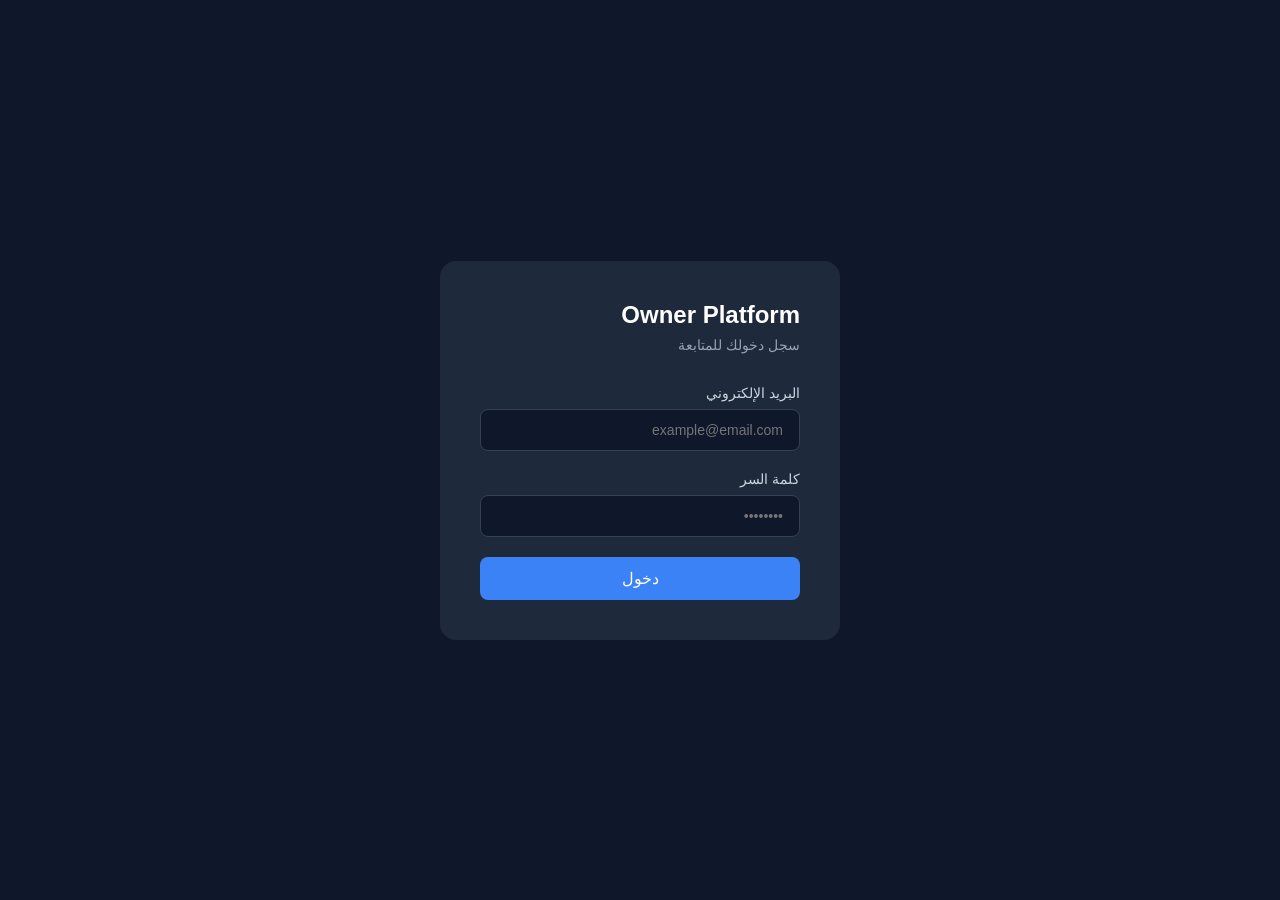
==== commit 9c5fd599: "add auth guard, logout, real data banner, fix redirect paths" ====
--- a/index.html
+++ b/index.html
@@ -7,6 +7,12 @@
     <link rel="stylesheet" href="styles.css" />
   </head>
   <body>
+    <script>
+      // حماية الصفحة: لازم يكون فيه token صحيح قبل ما نعرض الداشبورد
+      if (!localStorage.getItem("token")) {
+        window.location.replace("login.html");
+      }
+    </script>
     <div class="app-error-banner" id="app-error-banner" role="alert" hidden></div>
 
     <div class="app-shell">
@@ -42,6 +48,11 @@
           <span class="status-pulse" aria-hidden="true"></span>
           <span data-i18n="status.live">Platform monitoring live</span>
         </div>
+
+        <div class="sidebar-user" id="sidebar-user">
+          <span id="sidebar-user-name"></span>
+          <button type="button" id="logout-btn" data-i18n="auth.logout">Logout</button>
+        </div>
       </aside>
 
       <main class="main-panel">
@@ -332,4 +343,4 @@
 
     <script src="app.bundle.js"></script>
   </body>
-</html>
+</html>
--- a/styles.css
+++ b/styles.css
@@ -139,6 +139,23 @@
   background: var(--page);
 }
 
+.app-info-banner {
+  position: fixed;
+  top: 16px;
+  left: 50%;
+  transform: translateX(-50%);
+  z-index: 1199;
+  max-width: min(720px, calc(100vw - 32px));
+  padding: 12px 18px;
+  border-radius: 14px;
+  background: rgba(90, 160, 255, 0.14);
+  border: 1px solid rgba(90, 160, 255, 0.45);
+  color: var(--ink);
+  box-shadow: var(--shadow-soft);
+  font-size: 0.82rem;
+  cursor: pointer;
+}
+
 .app-error-banner {
   position: fixed;
   top: 16px;
@@ -415,6 +432,41 @@
   background: rgba(255, 255, 255, 0.58);
   font-size: 0.72rem;
   box-shadow: var(--shadow-inner), var(--shadow-soft);
+}
+
+.sidebar-user {
+  display: flex;
+  align-items: center;
+  justify-content: space-between;
+  gap: 8px;
+  margin-top: 10px;
+  padding: 10px 13px;
+  border: 1px solid var(--line);
+  border-radius: 18px;
+  color: var(--muted);
+  background: rgba(255, 255, 255, 0.58);
+  font-size: 0.72rem;
+}
+
+#sidebar-user-name {
+  overflow: hidden;
+  text-overflow: ellipsis;
+  white-space: nowrap;
+}
+
+#logout-btn {
+  flex-shrink: 0;
+  border: 1px solid var(--line);
+  border-radius: 10px;
+  background: transparent;
+  color: inherit;
+  font-size: 0.7rem;
+  padding: 5px 10px;
+  cursor: pointer;
+}
+
+#logout-btn:hover {
+  background: rgba(0, 0, 0, 0.06);
 }
 
 .status-pulse {
@@ -2319,4 +2371,4 @@
   :root[data-color-theme="auto"] .chip {
     color: #ffffff !important;
   }
-}
+}
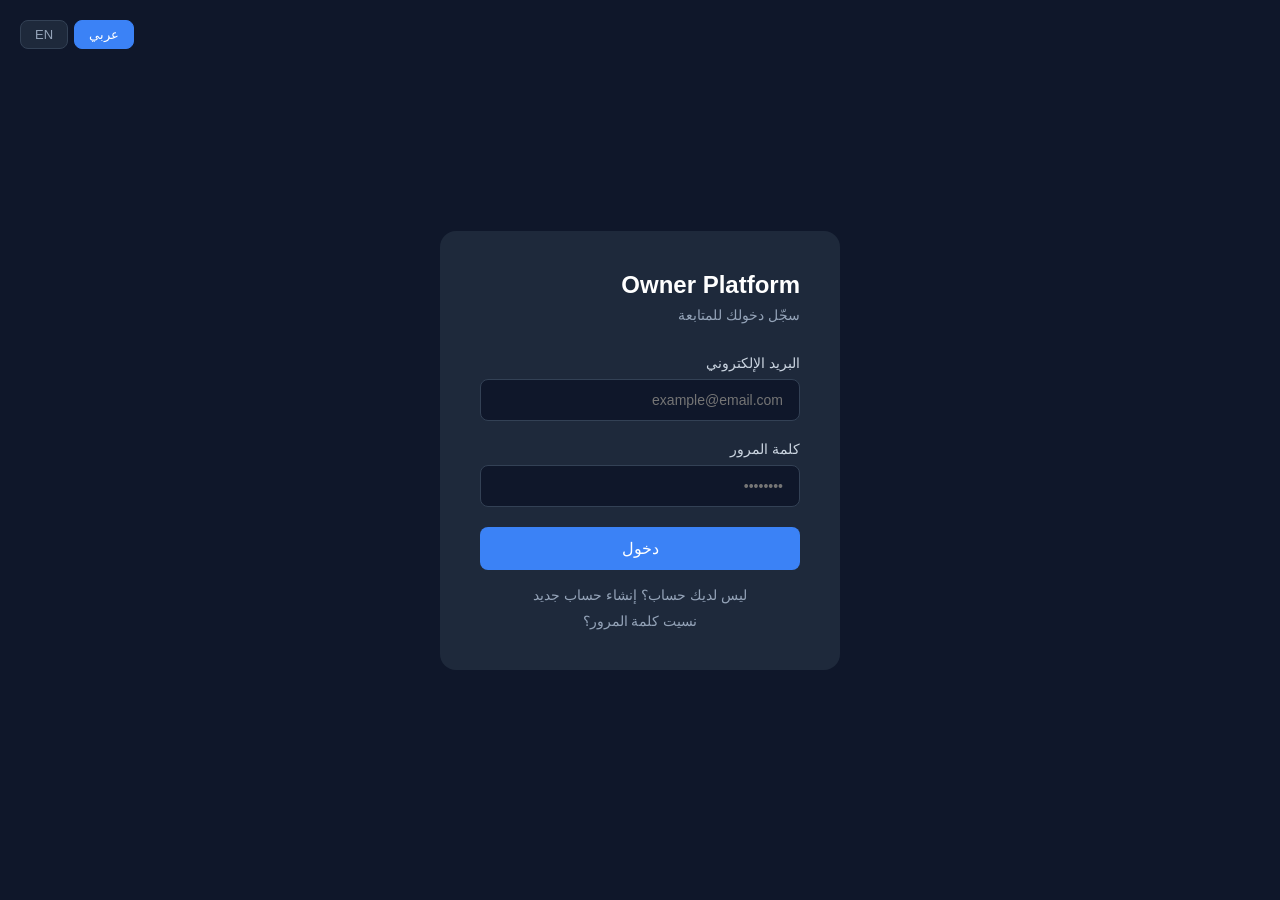
==== commit a7a08736: "add team and connect platforms links in sidebar" ====
--- a/index.html
+++ b/index.html
@@ -44,6 +44,17 @@
           </button>
         </nav>
 
+        <nav class="nav-list" aria-label="Account pages" style="margin-top: 10px;">
+          <a class="nav-item" href="employees.html">
+            <span class="nav-icon" aria-hidden="true">◍</span>
+            <span data-i18n="nav.team">Team</span>
+          </a>
+          <a class="nav-item" href="settings-connect.html">
+            <span class="nav-icon" aria-hidden="true">◑</span>
+            <span data-i18n="nav.connectPlatforms">Connect Platforms</span>
+          </a>
+        </nav>
+
         <div class="sidebar-status">
           <span class="status-pulse" aria-hidden="true"></span>
           <span data-i18n="status.live">Platform monitoring live</span>
--- a/styles.css
+++ b/styles.css
@@ -397,6 +397,7 @@
   font-weight: 700;
   line-height: 1.28;
   text-align: center;
+  text-decoration: none;
 }
 
 .nav-item:hover,
